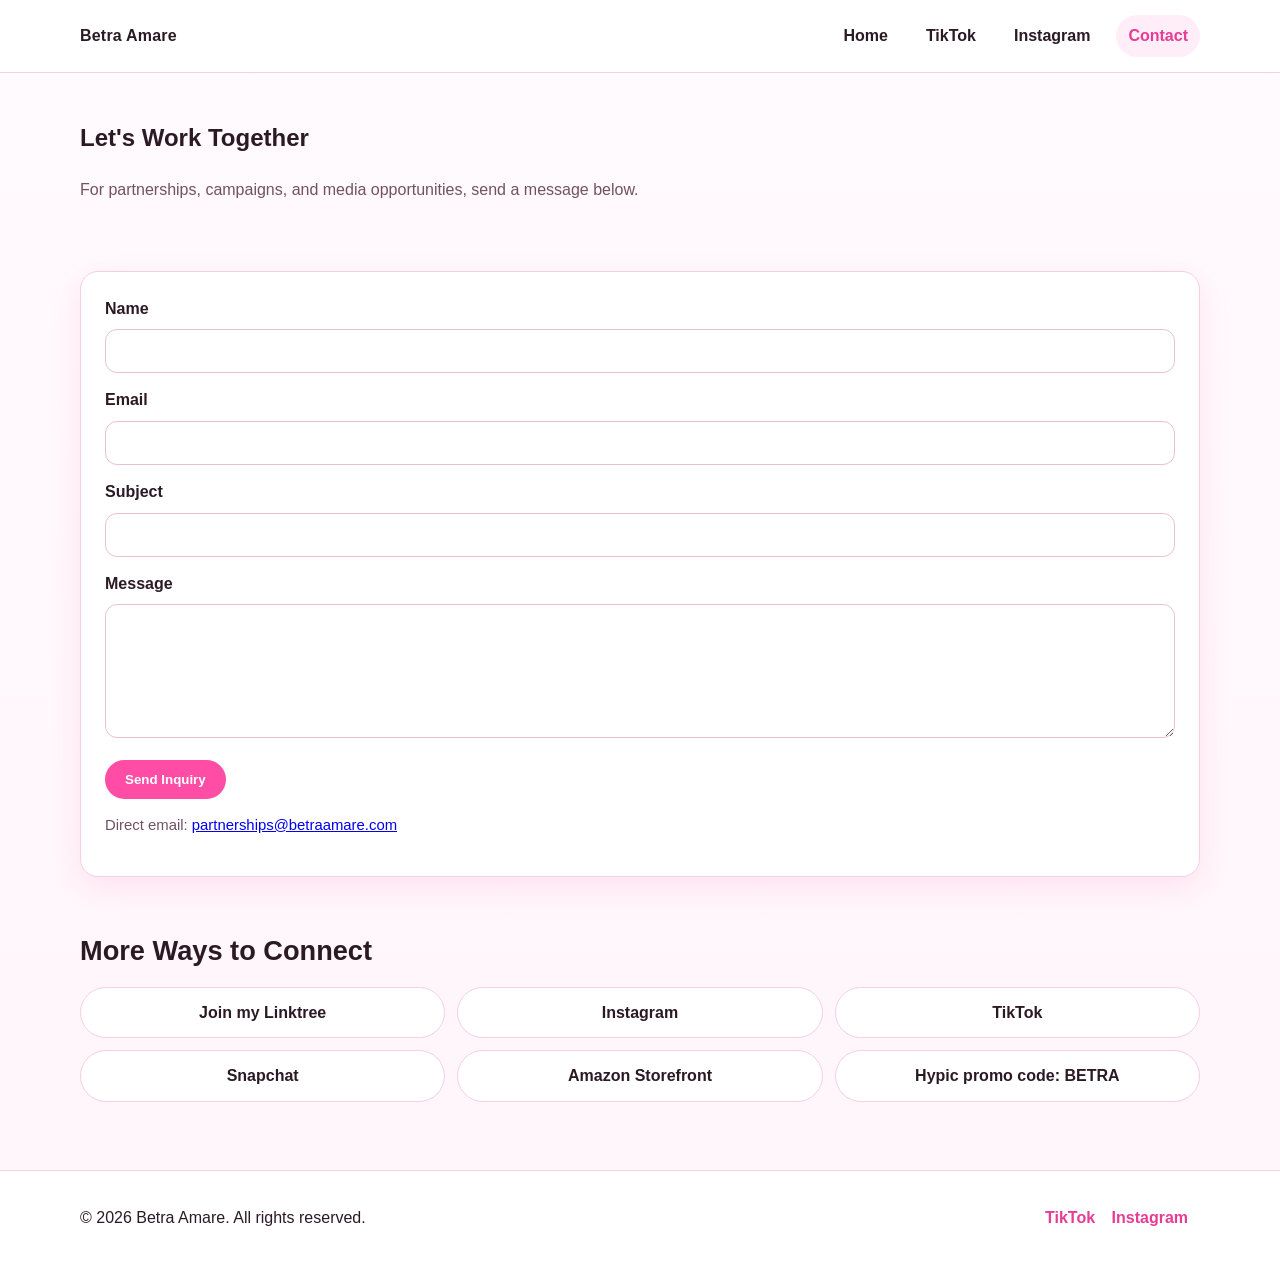
==== contact.html @ 1be59ec0 "Standardize Instagram links to @betra_amare profile URL" ====
<!doctype html>
<html lang="en">
<head>
  <meta charset="UTF-8">
  <meta name="viewport" content="width=device-width, initial-scale=1.0">
  <title>Contact | Betra Amare</title>
  <meta name="description" content="Contact Betra Amare for campaigns, collaborations, and business opportunities.">
  <meta property="og:title" content="Contact | Betra Amare">
  <meta property="og:description" content="Business inquiries for Betra Amare.">
  <meta property="og:image" content="assets/photos/betra-07.jpg">
  <link rel="stylesheet" href="styles.css">
</head>
<body>
<header class="site-header">
  <div class="container nav-wrap">
    <a class="brand" href="index.html">Betra Amare</a>
    <ul class="nav-links">
      <li><a href="index.html">Home</a></li>
      <li><a href="tiktok.html">TikTok</a></li>
      <li><a href="instagram.html">Instagram</a></li>
      <li><a class="active" href="contact.html">Contact</a></li>
    </ul>
  </div>
</header>
<main class="container">
  <section class="section" data-reveal>
    <h1>Let's Work Together</h1>
    <p class="section-intro">For partnerships, campaigns, and media opportunities, send a message below.</p>
  </section>

  <section class="section" data-reveal>
    <form id="contact-form" class="form-card" novalidate>
      <div class="form-row">
        <label for="name">Name</label>
        <input class="input" id="name" name="name" type="text" autocomplete="name" required>
      </div>
      <div class="form-row">
        <label for="email">Email</label>
        <input class="input" id="email" name="email" type="email" autocomplete="email" required>
      </div>
      <div class="form-row">
        <label for="subject">Subject</label>
        <input class="input" id="subject" name="subject" type="text" autocomplete="off">
      </div>
      <div class="form-row">
        <label for="message">Message</label>
        <textarea id="message" name="message" rows="6" required></textarea>
      </div>
      <button class="btn primary" type="submit">Send Inquiry</button>
      <p class="small">Direct email: <a href="mailto:partnerships@betraamare.com">partnerships@betraamare.com</a></p>
    </form>
  </section>

  <section class="section" data-reveal>
    <h2>More Ways to Connect</h2>
    <div class="link-grid">
      <a class="link-pill" href="https://linktr.ee/betraamareBetraamarey" target="_blank" rel="noopener">Join my Linktree</a>
      <a class="link-pill" href="https://www.instagram.com/betra_amare" target="_blank" rel="noopener">Instagram</a>
      <a class="link-pill" href="https://www.tiktok.com/@betraamarey" target="_blank" rel="noopener">TikTok</a>
      <a class="link-pill" href="https://www.snapchat.com" target="_blank" rel="noopener">Snapchat</a>
      <a class="link-pill" href="https://www.amazon.com/shop" target="_blank" rel="noopener">Amazon Storefront</a>
      <a class="link-pill" href="https://www.hypic.com" target="_blank" rel="noopener">Hypic promo code: BETRA</a>
    </div>
  </section>
</main>
<footer class="site-footer">
  <div class="container footer-wrap">
    <p>© 2026 Betra Amare. All rights reserved.</p>
    <div class="social">
      <a href="https://www.tiktok.com" target="_blank" rel="noopener">TikTok</a>
      <a href="https://www.instagram.com/betra_amare" target="_blank" rel="noopener">Instagram</a>
    </div>
  </div>
</footer>
<script src="script.js"></script>
</body>
</html>
---- styles.css ----
:root {
  --bg: #fff7fb;
  --surface: #ffffff;
  --surface-2: #ffeef8;
  --text: #2b1a24;
  --muted: #715261;
  --primary: #ff4da6;
  --primary-dark: #e63c95;
  --border: #f5cfe3;
  --shadow: 0 10px 30px rgba(255, 77, 166, 0.12);
}

* { box-sizing: border-box; }
html { scroll-behavior: smooth; }
body {
  margin: 0;
  font-family: Inter, Arial, sans-serif;
  color: var(--text);
  background: linear-gradient(180deg, #fffafd 0%, #fff5fa 100%);
  line-height: 1.6;
}

.container { width: min(1120px, 92%); margin: 0 auto; }

.site-header {
  position: sticky;
  top: 0;
  z-index: 10;
  background: rgba(255, 255, 255, 0.92);
  border-bottom: 1px solid var(--border);
  backdrop-filter: blur(10px);
}

.nav-wrap {
  display: flex;
  align-items: center;
  justify-content: space-between;
  min-height: 72px;
  gap: 18px;
}

.brand {
  font-weight: 800;
  letter-spacing: 0.2px;
  color: var(--text);
  text-decoration: none;
}

.nav-links {
  list-style: none;
  display: flex;
  gap: 14px;
  margin: 0;
  padding: 0;
}

.nav-links a {
  display: inline-block;
  text-decoration: none;
  color: var(--text);
  font-weight: 600;
  padding: 8px 12px;
  border-radius: 999px;
  transition: all .2s ease;
}

.nav-links a:hover,
.nav-links a.active {
  background: var(--surface-2);
  color: var(--primary-dark);
}

.hero {
  display: grid;
  grid-template-columns: 1.1fr 1fr;
  gap: 32px;
  align-items: center;
  padding: 60px 0 20px;
}

.hero-image,
.card,
.embed,
.about,
.form-card,
.story-chip,
.photo-card {
  background: var(--surface);
  border: 1px solid var(--border);
  border-radius: 18px;
  box-shadow: var(--shadow);
}

.hero-image img,
.photo-card img { width: 100%; display: block; border-radius: 16px; }

.hero-copy h1 { font-size: clamp(2rem, 5vw, 3rem); line-height: 1.15; margin: 0 0 12px; }
.hero-copy p { color: var(--muted); margin-bottom: 22px; }

.btn-row { display: flex; gap: 12px; flex-wrap: wrap; }
.btn {
  border: none;
  border-radius: 999px;
  padding: 12px 20px;
  font-weight: 700;
  text-decoration: none;
  cursor: pointer;
  transition: transform .2s ease, background .2s ease;
}
.btn:hover { transform: translateY(-2px); }
.btn.primary { background: var(--primary); color: #fff; }
.btn.primary:hover { background: var(--primary-dark); }
.btn.ghost { background: var(--surface-2); color: var(--primary-dark); }

.section { padding: 26px 0; }
.section h2 { margin: 0 0 14px; font-size: 1.7rem; }
.section-intro { color: var(--muted); margin-top: 0; }

.grid-3 { display: grid; grid-template-columns: repeat(3, 1fr); gap: 18px; }
.card { padding: 18px; }
.card h3 { margin-top: 0; }

.embed iframe { width: 100%; border: 0; min-height: 650px; border-radius: 18px; }
.embed { overflow: hidden; }

.instagram-grid { display: grid; grid-template-columns: repeat(4, 1fr); gap: 14px; }
.photo-card { padding: 8px; }

.story-row { display: flex; gap: 10px; flex-wrap: wrap; }
.story-chip {
  padding: 10px 16px;
  font-weight: 600;
}

.about { padding: 18px; }

.form-card { padding: 24px; }
label { display: block; font-weight: 600; margin-bottom: 8px; }
.input,
textarea {
  width: 100%;
  border: 1px solid #e8bfd6;
  border-radius: 12px;
  padding: 12px 14px;
  font-size: 1rem;
  transition: border-color .2s ease, box-shadow .2s ease;
  background: #fff;
}
.input:hover, textarea:hover { border-color: var(--primary); }
.input:focus, textarea:focus {
  outline: none;
  border-color: var(--primary);
  box-shadow: 0 0 0 3px rgba(255, 77, 166, .18);
}
.field-error { border-color: #d72667 !important; box-shadow: 0 0 0 3px rgba(215, 38, 103, .18) !important; }
.form-row { margin-bottom: 14px; }
.small { color: var(--muted); font-size: .93rem; }

.site-footer {
  margin-top: 42px;
  border-top: 1px solid var(--border);
  background: #fff;
}
.footer-wrap {
  padding: 18px 0;
  display: flex;
  justify-content: space-between;
  gap: 14px;
  flex-wrap: wrap;
  align-items: center;
}
.social a {
  text-decoration: none;
  color: var(--primary-dark);
  font-weight: 700;
  margin-right: 12px;
}

[data-reveal] { opacity: 0; transform: translateY(20px); transition: .45s ease; }
[data-reveal].visible { opacity: 1; transform: none; }

@media (max-width: 900px) {
  .hero { grid-template-columns: 1fr; }
  .grid-3 { grid-template-columns: 1fr; }
  .instagram-grid { grid-template-columns: repeat(2, 1fr); }
  .embed iframe { min-height: 540px; }
}

@media (max-width: 620px) {
  .nav-wrap { flex-direction: column; padding: 10px 0; }
  .nav-links { flex-wrap: wrap; justify-content: center; }
  .instagram-grid { grid-template-columns: 1fr; }
}

.creator-embed {
  padding: 12px;
}

.creator-embed .tiktok-embed {
  margin: 0 auto !important;
}

.link-grid {
  display: grid;
  grid-template-columns: repeat(3, minmax(0, 1fr));
  gap: 12px;
}

.link-pill {
  display: block;
  text-align: center;
  text-decoration: none;
  color: var(--text);
  background: var(--surface);
  border: 1px solid var(--border);
  border-radius: 999px;
  padding: 12px 14px;
  font-weight: 600;
  transition: transform .2s ease, border-color .2s ease, box-shadow .2s ease;
}

.link-pill:hover {
  transform: translateY(-2px);
  border-color: var(--primary);
  box-shadow: var(--shadow);
  color: var(--primary-dark);
}

@media (max-width: 900px) {
  .link-grid { grid-template-columns: 1fr 1fr; }
}

@media (max-width: 620px) {
  .link-grid { grid-template-columns: 1fr; }
}

/* Editorial pink portfolio hero */
.editorial-hero {
  display: grid;
  grid-template-columns: 1.05fr 1fr;
  gap: 26px;
  padding: 42px 0 16px;
}

.device-frame {
  border: 5px solid #21131b;
  border-radius: 30px;
  background: #fff8fc;
  box-shadow: 0 14px 35px rgba(136, 44, 91, 0.16);
}

.collage-frame { padding: 26px; }
.mini-grid {
  display: grid;
  grid-template-columns: repeat(2, 1fr);
  gap: 16px;
}
.mini-grid img,
.phone-card img,
.portfolio-grid img {
  width: 100%;
  display: block;
  border-radius: 10px;
  object-fit: cover;
  aspect-ratio: 3/4;
}

.hero-side { display: grid; gap: 20px; }
.phone-pair {
  display: grid;
  grid-template-columns: 1fr 1fr;
  gap: 16px;
}

.phone-card {
  padding: 10px 10px 14px;
  border-radius: 24px;
}

.device-brand {
  margin: 6px 0 8px;
  text-align: center;
  font-size: .74rem;
  letter-spacing: .08em;
  color: #4b2d3d;
  font-weight: 700;
}

.device-copy {
  margin: 8px 2px 0;
  font-size: .82rem;
  text-align: center;
  color: var(--muted);
}

.portfolio-frame {
  padding: 16px 20px 20px;
}

.portfolio-nav {
  display: flex;
  justify-content: space-between;
  font-size: .75rem;
  color: #5b3e4e;
  margin-bottom: 16px;
}

.portfolio-frame h1 {
  text-align: center;
  margin: 6px 0 18px;
  font-size: clamp(1.8rem, 4vw, 3.1rem);
  letter-spacing: .06em;
  color: #3e2131;
}

.portfolio-grid {
  display: grid;
  grid-template-columns: 1fr 1fr;
  gap: 12px;
  margin-bottom: 14px;
}

@media (max-width: 1024px) {
  .editorial-hero { grid-template-columns: 1fr; }
}

@media (max-width: 700px) {
  .phone-pair,
  .portfolio-grid,
  .mini-grid { grid-template-columns: 1fr; }
  .portfolio-nav { display: none; }
}

.ig-profile-card {
  background: linear-gradient(180deg, #fff9fd, #fff2f9);
  border: 1px solid var(--border);
  border-radius: 22px;
  padding: 18px;
  box-shadow: var(--shadow);
}

.ig-top {
  display: flex;
  gap: 14px;
  align-items: center;
}

.ig-avatar {
  width: 92px;
  height: 92px;
  border-radius: 50%;
  object-fit: cover;
  border: 3px solid #f2b9d8;
}

.ig-top h2 {
  margin: 0 0 4px;
  font-size: 1.4rem;
}

.ig-stats {
  display: grid;
  grid-template-columns: repeat(3, 1fr);
  margin: 14px 0;
  gap: 8px;
}

.ig-stats span {
  text-align: center;
  background: #fff;
  border: 1px solid var(--border);
  border-radius: 14px;
  padding: 10px 6px;
}

.ig-stats strong { display: block; font-size: 1.25rem; line-height: 1; }
.ig-stats small { color: var(--muted); font-weight: 600; }

.ig-highlights .story-chip {
  border-radius: 999px;
}

@media (max-width: 620px) {
  .ig-top { align-items: flex-start; }
  .ig-stats { grid-template-columns: 1fr; }
}
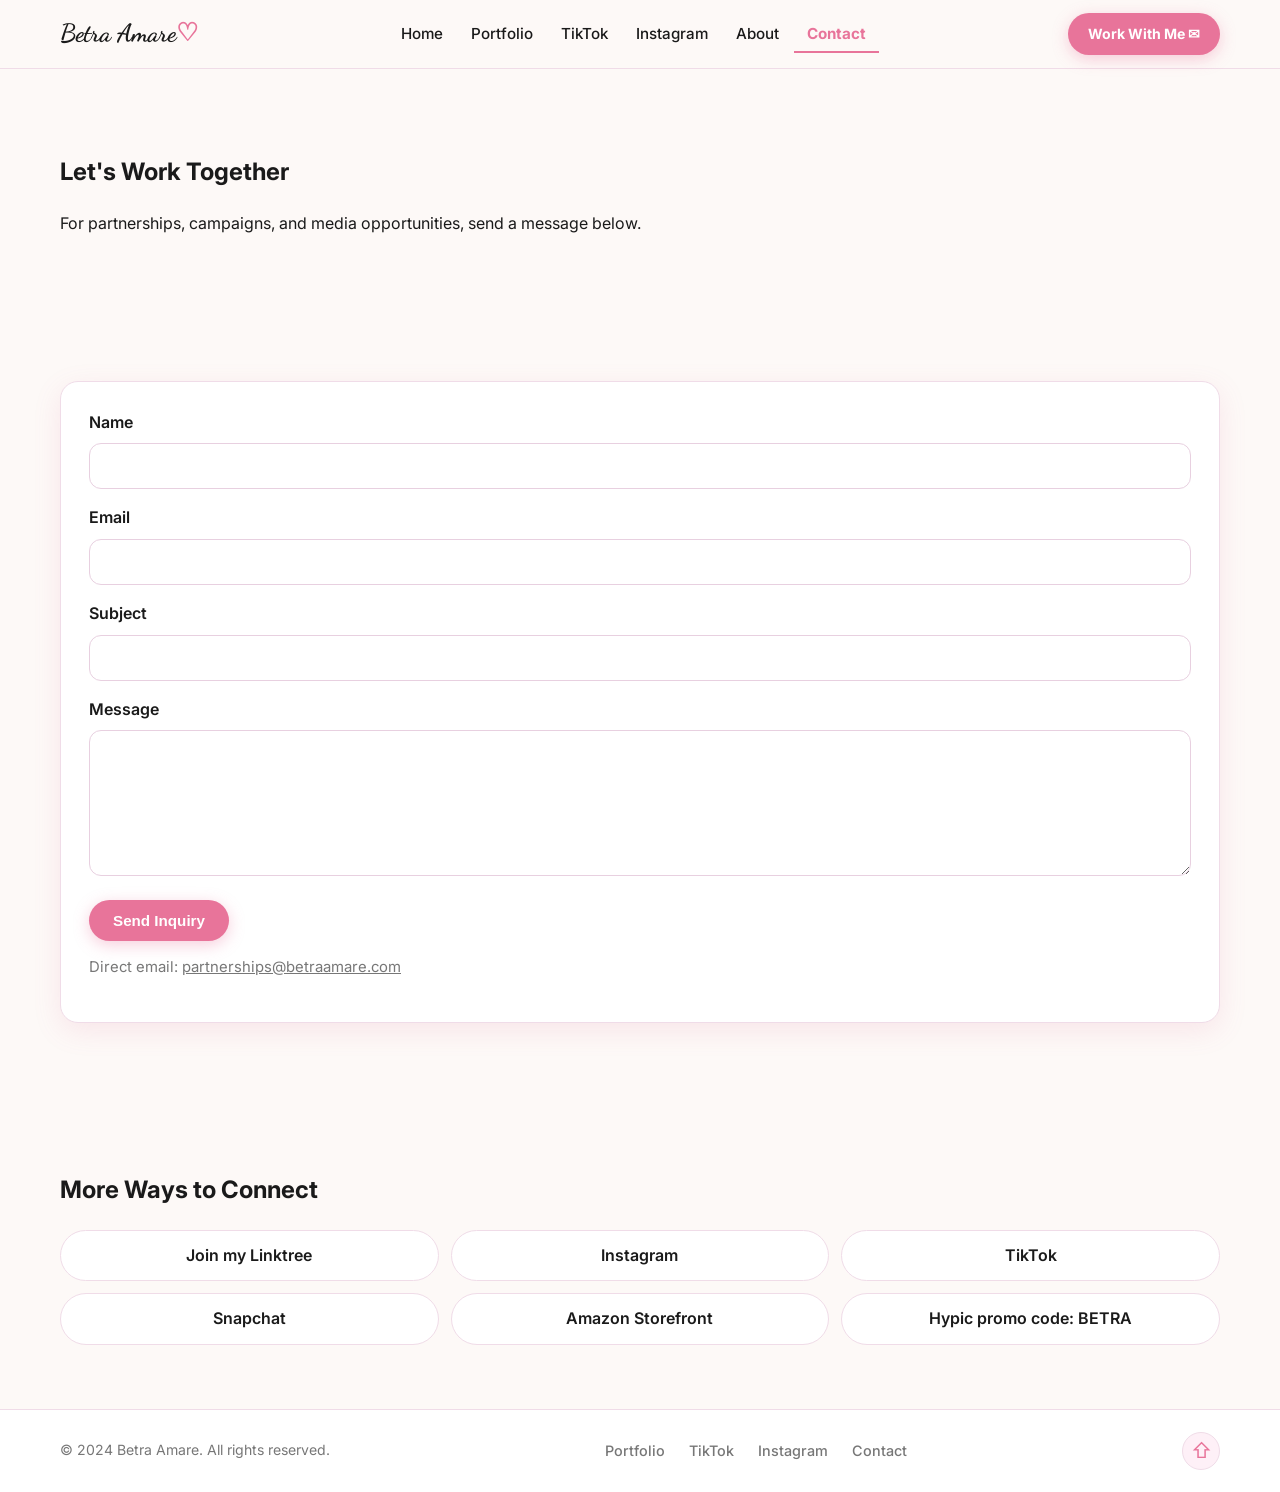
==== commit 796803b2: "Add real photos and update all page navs/footers - Copy betra-01 through betra-12, profile.jpg, and " ====
--- a/contact.html
+++ b/contact.html
@@ -8,18 +8,24 @@
   <meta property="og:title" content="Contact | Betra Amare">
   <meta property="og:description" content="Business inquiries for Betra Amare.">
   <meta property="og:image" content="assets/photos/betra-07.jpg">
+  <link rel="preconnect" href="https://fonts.googleapis.com">
+  <link rel="preconnect" href="https://fonts.gstatic.com" crossorigin>
+  <link href="https://fonts.googleapis.com/css2?family=Dancing+Script:wght@600;700&family=Playfair+Display:wght@700&family=Inter:wght@400;500;600;700;800&display=swap" rel="stylesheet">
   <link rel="stylesheet" href="styles.css">
 </head>
 <body>
 <header class="site-header">
   <div class="container nav-wrap">
-    <a class="brand" href="index.html">Betra Amare</a>
+    <a class="brand script-font" href="index.html">Betra Amare<span class="heart">&#9825;</span></a>
     <ul class="nav-links">
       <li><a href="index.html">Home</a></li>
+      <li><a href="portfolio.html">Portfolio</a></li>
       <li><a href="tiktok.html">TikTok</a></li>
       <li><a href="instagram.html">Instagram</a></li>
+      <li><a href="about.html">About</a></li>
       <li><a class="active" href="contact.html">Contact</a></li>
     </ul>
+    <a class="btn primary btn-nav" href="contact.html">Work With Me &#9993;</a>
   </div>
 </header>
 <main class="container">
@@ -65,11 +71,14 @@
 </main>
 <footer class="site-footer">
   <div class="container footer-wrap">
-    <p>© 2026 Betra Amare. All rights reserved.</p>
-    <div class="social">
-      <a href="https://www.tiktok.com" target="_blank" rel="noopener">TikTok</a>
-      <a href="https://www.instagram.com/betra_amare" target="_blank" rel="noopener">Instagram</a>
-    </div>
+    <p class="footer-copy">&copy; 2024 Betra Amare. All rights reserved.</p>
+    <ul class="footer-links">
+      <li><a href="portfolio.html">Portfolio</a></li>
+      <li><a href="tiktok.html">TikTok</a></li>
+      <li><a href="instagram.html">Instagram</a></li>
+      <li><a href="contact.html">Contact</a></li>
+    </ul>
+    <a class="back-top" href="#" aria-label="Back to top">&#8679;</a>
   </div>
 </footer>
 <script src="script.js"></script>
--- a/styles.css
+++ b/styles.css
@@ -1,386 +1,707 @@
+/* ─── TOKENS ─────────────────────────────────────────────── */
 :root {
-  --bg: #fff7fb;
+  --bg: #fdf9f7;
   --surface: #ffffff;
-  --surface-2: #ffeef8;
-  --text: #2b1a24;
-  --muted: #715261;
-  --primary: #ff4da6;
-  --primary-dark: #e63c95;
-  --border: #f5cfe3;
-  --shadow: 0 10px 30px rgba(255, 77, 166, 0.12);
-}
-
-* { box-sizing: border-box; }
+  --surface-2: #fef0f7;
+  --text: #1a1a1a;
+  --muted: #777;
+  --primary: #e8749a;
+  --primary-dark: #c95a80;
+  --border: #f0dce8;
+  --shadow: 0 8px 28px rgba(220, 100, 150, 0.13);
+  --shadow-sm: 0 4px 14px rgba(220, 100, 150, 0.10);
+  --radius: 18px;
+}
+
+/* ─── RESET ──────────────────────────────────────────────── */
+*, *::before, *::after { box-sizing: border-box; }
 html { scroll-behavior: smooth; }
 body {
   margin: 0;
-  font-family: Inter, Arial, sans-serif;
-  color: var(--text);
-  background: linear-gradient(180deg, #fffafd 0%, #fff5fa 100%);
+  font-family: 'Inter', Arial, sans-serif;
+  color: var(--text);
+  background: var(--bg);
   line-height: 1.6;
 }
-
-.container { width: min(1120px, 92%); margin: 0 auto; }
-
+img { display: block; max-width: 100%; }
+a { color: inherit; }
+ul { list-style: none; margin: 0; padding: 0; }
+
+/* ─── UTILS ──────────────────────────────────────────────── */
+.container { width: min(1160px, 92%); margin: 0 auto; }
+.script-font { font-family: 'Dancing Script', cursive; }
+.heart { color: var(--primary); }
+.section { padding: 64px 0; }
+.section-label {
+  font-family: 'Dancing Script', cursive;
+  font-size: 1.3rem;
+  color: var(--primary);
+  margin: 0 0 4px;
+  text-align: center;
+}
+.section-title {
+  font-family: 'Playfair Display', Georgia, serif;
+  font-size: clamp(1.8rem, 3.5vw, 2.6rem);
+  font-weight: 700;
+  margin: 0 0 36px;
+  text-align: center;
+  color: var(--text);
+}
+.center-btn { text-align: center; margin-top: 28px; }
+
+/* ─── BUTTONS ────────────────────────────────────────────── */
+.btn {
+  display: inline-flex;
+  align-items: center;
+  gap: 6px;
+  border: none;
+  border-radius: 999px;
+  padding: 12px 24px;
+  font-weight: 700;
+  font-size: 0.95rem;
+  text-decoration: none;
+  cursor: pointer;
+  transition: transform .2s ease, background .2s ease, box-shadow .2s ease;
+}
+.btn:hover { transform: translateY(-2px); }
+.btn.primary { background: var(--primary); color: #fff; box-shadow: 0 4px 16px rgba(232,116,154,.35); }
+.btn.primary:hover { background: var(--primary-dark); }
+.btn.ghost-dark {
+  background: #fff;
+  color: var(--text);
+  border: 1.5px solid #e0e0e0;
+}
+.btn.ghost-dark:hover { border-color: var(--primary); color: var(--primary); }
+.btn.outline-pink {
+  background: transparent;
+  color: var(--primary);
+  border: 1.5px solid var(--primary);
+}
+.btn.outline-pink:hover { background: var(--surface-2); }
+.btn-nav {
+  padding: 10px 20px;
+  font-size: 0.88rem;
+  white-space: nowrap;
+}
+.icon-mail { font-style: normal; }
+.plus { font-size: 1.1rem; }
+
+/* ─── NAV ────────────────────────────────────────────────── */
 .site-header {
   position: sticky;
   top: 0;
-  z-index: 10;
-  background: rgba(255, 255, 255, 0.92);
+  z-index: 100;
+  background: rgba(253,249,247,.95);
   border-bottom: 1px solid var(--border);
-  backdrop-filter: blur(10px);
-}
-
+  backdrop-filter: blur(12px);
+}
 .nav-wrap {
   display: flex;
   align-items: center;
   justify-content: space-between;
-  min-height: 72px;
-  gap: 18px;
-}
-
+  min-height: 68px;
+  gap: 16px;
+}
 .brand {
-  font-weight: 800;
-  letter-spacing: 0.2px;
-  color: var(--text);
-  text-decoration: none;
-}
-
+  font-family: 'Dancing Script', cursive;
+  font-size: 1.55rem;
+  font-weight: 700;
+  color: var(--text);
+  text-decoration: none;
+  white-space: nowrap;
+  flex-shrink: 0;
+}
 .nav-links {
-  list-style: none;
-  display: flex;
-  gap: 14px;
-  margin: 0;
-  padding: 0;
-}
-
+  display: flex;
+  gap: 2px;
+  flex-wrap: wrap;
+  justify-content: center;
+}
 .nav-links a {
   display: inline-block;
   text-decoration: none;
   color: var(--text);
+  font-weight: 500;
+  font-size: 0.95rem;
+  padding: 7px 13px;
+  border-radius: 999px;
+  transition: color .2s, background .2s;
+}
+.nav-links a:hover { color: var(--primary); }
+.nav-links a.active {
+  color: var(--primary);
+  font-weight: 700;
+  border-bottom: 2px solid var(--primary);
+  border-radius: 0;
+  padding-bottom: 5px;
+}
+
+/* ─── HERO ───────────────────────────────────────────────── */
+.hero-section {
+  background: var(--bg);
+  padding: 56px 0 40px;
+  overflow: hidden;
+}
+.hero-container {
+  display: grid;
+  grid-template-columns: 1fr 1fr;
+  gap: 48px;
+  align-items: center;
+}
+.hero-left { display: flex; flex-direction: column; }
+.hero-label {
+  font-size: 0.78rem;
+  letter-spacing: 0.18em;
+  color: var(--muted);
+  text-transform: uppercase;
+  margin: 0 0 12px;
+  display: flex;
+  align-items: center;
+  gap: 5px;
+}
+.hero-heading {
+  font-family: 'Playfair Display', Georgia, serif;
+  font-size: clamp(3.4rem, 7vw, 5.8rem);
+  font-weight: 700;
+  line-height: 1.0;
+  margin: 0 0 14px;
+  color: #111;
+}
+.hero-script {
+  font-family: 'Dancing Script', cursive;
+  font-size: clamp(1.3rem, 2.4vw, 1.75rem);
+  color: var(--primary);
+  margin: 0 0 18px;
+}
+.hero-desc {
+  color: #555;
+  font-size: 1rem;
+  line-height: 1.65;
+  margin: 0 0 28px;
+  max-width: 400px;
+}
+.hero-btns { margin-bottom: 28px; gap: 12px; }
+.btn-row { display: flex; gap: 12px; flex-wrap: wrap; }
+.hero-social {
+  display: flex;
+  align-items: center;
+  gap: 10px;
+  flex-wrap: wrap;
+}
+.follow-text {
+  font-size: 0.9rem;
+  color: var(--muted);
+  font-style: italic;
+}
+.social-icon {
+  display: flex;
+  align-items: center;
+  justify-content: center;
+  width: 38px;
+  height: 38px;
+  border-radius: 50%;
+  background: #fff;
+  border: 1.5px solid var(--border);
+  color: var(--text);
+  text-decoration: none;
+  transition: border-color .2s, color .2s, transform .2s;
+}
+.social-icon:hover { border-color: var(--primary); color: var(--primary); transform: translateY(-2px); }
+
+/* Hero visual */
+.hero-right { display: flex; align-items: center; justify-content: center; }
+.hero-visual {
+  position: relative;
+  width: 100%;
+  max-width: 520px;
+  height: 580px;
+}
+.hero-blob {
+  position: absolute;
+  top: 10%;
+  left: 8%;
+  width: 72%;
+  height: 85%;
+  background: radial-gradient(ellipse at center, #f8d5e8 0%, #f5c5e0 60%, #f0b0d5 100%);
+  border-radius: 60% 40% 50% 50% / 60% 50% 50% 40%;
+  z-index: 0;
+}
+.hero-main-img {
+  position: absolute;
+  bottom: 0;
+  left: 10%;
+  width: 56%;
+  height: 95%;
+  object-fit: cover;
+  object-position: top center;
+  border-radius: 50% 50% 20px 20px / 40% 40% 20px 20px;
+  z-index: 1;
+}
+
+/* Polaroids */
+.polaroid {
+  background: #fff;
+  padding: 8px 8px 24px;
+  box-shadow: 0 6px 20px rgba(0,0,0,0.15);
+}
+.polaroid img {
+  width: 100%;
+  height: 100%;
+  object-fit: cover;
+  display: block;
+}
+
+/* Hero polaroids */
+.polaroid-top {
+  position: absolute;
+  top: 4%;
+  right: 2%;
+  width: 140px;
+  height: 170px;
+  transform: rotate(5deg);
+  z-index: 2;
+}
+.polaroid-bottom {
+  position: absolute;
+  bottom: 8%;
+  right: 0%;
+  width: 130px;
+  height: 160px;
+  transform: rotate(-4deg);
+  z-index: 2;
+}
+
+/* Decorative elements */
+.deco {
+  position: absolute;
+  pointer-events: none;
+  z-index: 3;
+  font-style: normal;
+}
+.deco-heart-1 {
+  top: 60%;
+  right: 5%;
+  font-size: 1.6rem;
+  color: var(--primary);
+  opacity: 0.7;
+}
+.deco-sparkle-1 {
+  top: 12%;
+  left: 3%;
+  font-size: 1.1rem;
+  color: var(--primary);
+  opacity: 0.5;
+}
+.deco-sparkle-2 {
+  bottom: 20%;
+  left: 60%;
+  font-size: 0.9rem;
+  color: #c080b0;
+  opacity: 0.4;
+}
+
+/* ─── FEATURED WORK ──────────────────────────────────────── */
+.featured-section { background: #fff; }
+.work-strip {
+  display: grid;
+  grid-template-columns: repeat(5, 1fr);
+  gap: 14px;
+}
+.work-photo {
+  border-radius: 14px;
+  overflow: hidden;
+  aspect-ratio: 3/4;
+}
+.work-photo img {
+  width: 100%;
+  height: 100%;
+  object-fit: cover;
+  transition: transform .4s ease;
+}
+.work-photo:hover img { transform: scale(1.04); }
+
+/* ─── EXPLORE MY WORLD ───────────────────────────────────── */
+.explore-section { background: var(--bg); }
+.explore-grid {
+  display: grid;
+  grid-template-columns: repeat(4, 1fr);
+  gap: 16px;
+}
+.explore-card {
+  background: var(--surface-2);
+  border: 1px solid var(--border);
+  border-radius: var(--radius);
+  padding: 22px 20px 18px;
+  display: flex;
+  flex-direction: column;
+  gap: 6px;
+  transition: box-shadow .2s, transform .2s;
+}
+.explore-card:hover { box-shadow: var(--shadow); transform: translateY(-3px); }
+.explore-icon {
+  width: 46px;
+  height: 46px;
+  background: #fff;
+  border-radius: 12px;
+  display: flex;
+  align-items: center;
+  justify-content: center;
+  color: var(--primary);
+  margin-bottom: 4px;
+  border: 1px solid var(--border);
+}
+.explore-card h3 { margin: 0; font-size: 1rem; font-weight: 700; }
+.explore-card p { margin: 0; font-size: 0.88rem; color: var(--muted); flex: 1; }
+.explore-arrow {
+  display: inline-flex;
+  align-items: center;
+  justify-content: center;
+  width: 30px;
+  height: 30px;
+  background: #fff;
+  border: 1px solid var(--border);
+  border-radius: 50%;
+  font-size: 1rem;
+  text-decoration: none;
+  color: var(--text);
+  margin-top: 8px;
+  align-self: flex-start;
+  transition: background .2s, color .2s, border-color .2s;
+}
+.explore-arrow:hover { background: var(--primary); color: #fff; border-color: var(--primary); }
+
+/* ─── LATEST CONTENT ─────────────────────────────────────── */
+.latest-section { background: #fff; }
+.latest-grid {
+  display: grid;
+  grid-template-columns: 1fr 1fr;
+  gap: 24px;
+}
+.latest-panel {
+  background: var(--bg);
+  border: 1px solid var(--border);
+  border-radius: var(--radius);
+  padding: 22px;
+}
+.panel-header {
+  display: flex;
+  align-items: center;
+  justify-content: space-between;
+  margin-bottom: 16px;
+}
+.panel-header h3 {
+  margin: 0;
+  font-size: 1.05rem;
+  font-weight: 700;
+}
+.see-more {
+  font-size: 0.85rem;
+  color: var(--muted);
+  text-decoration: none;
+  border: 1px solid var(--border);
+  border-radius: 999px;
+  padding: 5px 14px;
+  transition: color .2s, border-color .2s;
+}
+.see-more:hover { color: var(--primary); border-color: var(--primary); }
+
+/* TikTok thumbnails */
+.video-thumbs {
+  display: grid;
+  grid-template-columns: repeat(3, 1fr);
+  gap: 10px;
+}
+.video-thumb {
+  position: relative;
+  border-radius: 12px;
+  overflow: hidden;
+  aspect-ratio: 9/16;
+  background: #f0e0ec;
+}
+.video-thumb img { width: 100%; height: 100%; object-fit: cover; }
+.play-btn {
+  position: absolute;
+  top: 50%;
+  left: 50%;
+  transform: translate(-50%, -50%);
+  width: 34px;
+  height: 34px;
+  background: rgba(255,255,255,0.88);
+  border-radius: 50%;
+  display: flex;
+  align-items: center;
+  justify-content: center;
+  font-size: 0.85rem;
+  color: var(--text);
+}
+.view-count {
+  position: absolute;
+  bottom: 8px;
+  left: 8px;
+  background: rgba(0,0,0,0.55);
+  color: #fff;
+  font-size: 0.75rem;
+  font-weight: 700;
+  border-radius: 999px;
+  padding: 2px 8px;
+  display: flex;
+  align-items: center;
+  gap: 4px;
+}
+.view-count::before { content: '▶'; font-size: 0.6rem; }
+
+/* Instagram thumbs */
+.ig-thumbs {
+  display: grid;
+  grid-template-columns: repeat(2, 1fr);
+  gap: 10px;
+}
+.ig-thumb {
+  border-radius: 12px;
+  overflow: hidden;
+  aspect-ratio: 1/1;
+  background: #f0e0ec;
+}
+.ig-thumb img { width: 100%; height: 100%; object-fit: cover; }
+
+/* ─── FAVORITE LINKS ─────────────────────────────────────── */
+.fav-links-section { background: var(--bg); }
+.fav-links-row {
+  display: flex;
+  gap: 12px;
+  flex-wrap: wrap;
+  justify-content: center;
+}
+.fav-pill {
+  display: inline-flex;
+  align-items: center;
+  gap: 8px;
+  background: #fff;
+  border: 1px solid var(--border);
+  border-radius: 999px;
+  padding: 11px 20px;
   font-weight: 600;
-  padding: 8px 12px;
-  border-radius: 999px;
-  transition: all .2s ease;
-}
-
-.nav-links a:hover,
-.nav-links a.active {
+  font-size: 0.9rem;
+  text-decoration: none;
+  color: var(--text);
+  transition: border-color .2s, color .2s, box-shadow .2s, transform .2s;
+}
+.fav-pill:hover {
+  border-color: var(--primary);
+  color: var(--primary);
+  box-shadow: var(--shadow-sm);
+  transform: translateY(-2px);
+}
+.pill-arrow { color: var(--muted); margin-left: 2px; }
+.fav-pill:hover .pill-arrow { color: var(--primary); }
+
+/* ─── BOTTOM SECTION ─────────────────────────────────────── */
+.bottom-section { background: #fff; }
+.bottom-grid {
+  display: grid;
+  grid-template-columns: 220px 1fr 1fr;
+  gap: 36px;
+  align-items: center;
+}
+
+/* Stacked polaroids */
+.bottom-photos { position: relative; height: 280px; }
+.polaroid-stack-top {
+  position: absolute;
+  width: 160px;
+  height: 190px;
+  top: 0;
+  left: 20px;
+  transform: rotate(-5deg);
+  z-index: 2;
+}
+.polaroid-stack-bottom {
+  position: absolute;
+  width: 155px;
+  height: 185px;
+  bottom: 0;
+  left: 0;
+  transform: rotate(4deg);
+  z-index: 1;
+}
+
+.bottom-about h2, .bottom-about .section-title { text-align: left; margin-bottom: 14px; }
+.bottom-about p { color: #555; margin: 0 0 22px; line-height: 1.7; }
+
+/* Collab card */
+.bottom-collab {
+  background: linear-gradient(135deg, #fde8f3 0%, #f8c5dc 100%);
+  border-radius: 22px;
+  padding: 30px 26px;
+  display: flex;
+  flex-direction: column;
+  gap: 14px;
+}
+.bottom-collab h2 {
+  font-family: 'Playfair Display', Georgia, serif;
+  font-size: 1.4rem;
+  font-weight: 700;
+  margin: 0;
+}
+.bottom-collab p { margin: 0; color: #555; font-size: 0.95rem; line-height: 1.6; }
+.collab-email {
+  font-size: 0.88rem !important;
+  color: var(--muted) !important;
+  margin-top: 4px !important;
+}
+
+/* ─── FOOTER ─────────────────────────────────────────────── */
+.site-footer {
+  background: #fff;
+  border-top: 1px solid var(--border);
+  padding: 22px 0;
+}
+.footer-wrap {
+  display: flex;
+  align-items: center;
+  justify-content: space-between;
+  gap: 16px;
+  flex-wrap: wrap;
+}
+.footer-copy { margin: 0; font-size: 0.88rem; color: var(--muted); }
+.footer-links {
+  display: flex;
+  gap: 24px;
+}
+.footer-links a {
+  text-decoration: none;
+  color: var(--muted);
+  font-size: 0.9rem;
+  font-weight: 500;
+  transition: color .2s;
+}
+.footer-links a:hover { color: var(--primary); }
+.back-top {
+  display: flex;
+  align-items: center;
+  justify-content: center;
+  width: 38px;
+  height: 38px;
   background: var(--surface-2);
-  color: var(--primary-dark);
-}
-
-.hero {
-  display: grid;
-  grid-template-columns: 1.1fr 1fr;
-  gap: 32px;
-  align-items: center;
-  padding: 60px 0 20px;
-}
-
-.hero-image,
-.card,
-.embed,
-.about,
-.form-card,
-.story-chip,
-.photo-card {
+  border: 1px solid var(--border);
+  border-radius: 50%;
+  font-size: 1.3rem;
+  text-decoration: none;
+  color: var(--primary);
+  transition: background .2s, transform .2s;
+}
+.back-top:hover { background: var(--primary); color: #fff; transform: translateY(-2px); }
+
+/* ─── SCROLL REVEAL ──────────────────────────────────────── */
+[data-reveal] { opacity: 0; transform: translateY(24px); transition: .5s ease; }
+[data-reveal].visible { opacity: 1; transform: none; }
+
+/* ─── OTHER PAGES (contact, instagram, tiktok) ───────────── */
+.embed iframe { width: 100%; border: 0; min-height: 650px; border-radius: var(--radius); }
+.embed { overflow: hidden; background: var(--surface); border: 1px solid var(--border); border-radius: var(--radius); box-shadow: var(--shadow); }
+.creator-embed { padding: 12px; }
+.creator-embed .tiktok-embed { margin: 0 auto !important; }
+
+.form-card {
   background: var(--surface);
   border: 1px solid var(--border);
-  border-radius: 18px;
+  border-radius: var(--radius);
   box-shadow: var(--shadow);
-}
-
-.hero-image img,
-.photo-card img { width: 100%; display: block; border-radius: 16px; }
-
-.hero-copy h1 { font-size: clamp(2rem, 5vw, 3rem); line-height: 1.15; margin: 0 0 12px; }
-.hero-copy p { color: var(--muted); margin-bottom: 22px; }
-
-.btn-row { display: flex; gap: 12px; flex-wrap: wrap; }
-.btn {
-  border: none;
-  border-radius: 999px;
-  padding: 12px 20px;
-  font-weight: 700;
-  text-decoration: none;
-  cursor: pointer;
-  transition: transform .2s ease, background .2s ease;
-}
-.btn:hover { transform: translateY(-2px); }
-.btn.primary { background: var(--primary); color: #fff; }
-.btn.primary:hover { background: var(--primary-dark); }
-.btn.ghost { background: var(--surface-2); color: var(--primary-dark); }
-
-.section { padding: 26px 0; }
-.section h2 { margin: 0 0 14px; font-size: 1.7rem; }
-.section-intro { color: var(--muted); margin-top: 0; }
-
-.grid-3 { display: grid; grid-template-columns: repeat(3, 1fr); gap: 18px; }
-.card { padding: 18px; }
-.card h3 { margin-top: 0; }
-
-.embed iframe { width: 100%; border: 0; min-height: 650px; border-radius: 18px; }
-.embed { overflow: hidden; }
-
-.instagram-grid { display: grid; grid-template-columns: repeat(4, 1fr); gap: 14px; }
-.photo-card { padding: 8px; }
-
-.story-row { display: flex; gap: 10px; flex-wrap: wrap; }
-.story-chip {
-  padding: 10px 16px;
-  font-weight: 600;
-}
-
-.about { padding: 18px; }
-
-.form-card { padding: 24px; }
+  padding: 28px;
+}
 label { display: block; font-weight: 600; margin-bottom: 8px; }
-.input,
-textarea {
+.input, textarea {
   width: 100%;
-  border: 1px solid #e8bfd6;
+  border: 1px solid #e8d0e0;
   border-radius: 12px;
   padding: 12px 14px;
   font-size: 1rem;
+  font-family: inherit;
   transition: border-color .2s ease, box-shadow .2s ease;
   background: #fff;
+  color: var(--text);
 }
 .input:hover, textarea:hover { border-color: var(--primary); }
 .input:focus, textarea:focus {
   outline: none;
   border-color: var(--primary);
-  box-shadow: 0 0 0 3px rgba(255, 77, 166, .18);
-}
-.field-error { border-color: #d72667 !important; box-shadow: 0 0 0 3px rgba(215, 38, 103, .18) !important; }
-.form-row { margin-bottom: 14px; }
+  box-shadow: 0 0 0 3px rgba(232, 116, 154, .18);
+}
+.field-error { border-color: #d72667 !important; box-shadow: 0 0 0 3px rgba(215,38,103,.18) !important; }
+.form-row { margin-bottom: 16px; }
 .small { color: var(--muted); font-size: .93rem; }
 
-.site-footer {
-  margin-top: 42px;
-  border-top: 1px solid var(--border);
-  background: #fff;
-}
-.footer-wrap {
-  padding: 18px 0;
-  display: flex;
-  justify-content: space-between;
-  gap: 14px;
-  flex-wrap: wrap;
-  align-items: center;
-}
-.social a {
-  text-decoration: none;
-  color: var(--primary-dark);
-  font-weight: 700;
-  margin-right: 12px;
-}
-
-[data-reveal] { opacity: 0; transform: translateY(20px); transition: .45s ease; }
-[data-reveal].visible { opacity: 1; transform: none; }
-
-@media (max-width: 900px) {
-  .hero { grid-template-columns: 1fr; }
-  .grid-3 { grid-template-columns: 1fr; }
-  .instagram-grid { grid-template-columns: repeat(2, 1fr); }
-  .embed iframe { min-height: 540px; }
-}
-
-@media (max-width: 620px) {
-  .nav-wrap { flex-direction: column; padding: 10px 0; }
-  .nav-links { flex-wrap: wrap; justify-content: center; }
-  .instagram-grid { grid-template-columns: 1fr; }
-}
-
-.creator-embed {
-  padding: 12px;
-}
-
-.creator-embed .tiktok-embed {
-  margin: 0 auto !important;
-}
-
-.link-grid {
-  display: grid;
-  grid-template-columns: repeat(3, minmax(0, 1fr));
-  gap: 12px;
-}
-
-.link-pill {
-  display: block;
-  text-align: center;
-  text-decoration: none;
-  color: var(--text);
-  background: var(--surface);
-  border: 1px solid var(--border);
-  border-radius: 999px;
-  padding: 12px 14px;
-  font-weight: 600;
-  transition: transform .2s ease, border-color .2s ease, box-shadow .2s ease;
-}
-
-.link-pill:hover {
-  transform: translateY(-2px);
-  border-color: var(--primary);
-  box-shadow: var(--shadow);
-  color: var(--primary-dark);
-}
-
-@media (max-width: 900px) {
-  .link-grid { grid-template-columns: 1fr 1fr; }
-}
-
-@media (max-width: 620px) {
-  .link-grid { grid-template-columns: 1fr; }
-}
-
-/* Editorial pink portfolio hero */
-.editorial-hero {
-  display: grid;
-  grid-template-columns: 1.05fr 1fr;
-  gap: 26px;
-  padding: 42px 0 16px;
-}
-
-.device-frame {
-  border: 5px solid #21131b;
-  border-radius: 30px;
-  background: #fff8fc;
-  box-shadow: 0 14px 35px rgba(136, 44, 91, 0.16);
-}
-
-.collage-frame { padding: 26px; }
-.mini-grid {
-  display: grid;
-  grid-template-columns: repeat(2, 1fr);
-  gap: 16px;
-}
-.mini-grid img,
-.phone-card img,
-.portfolio-grid img {
-  width: 100%;
-  display: block;
-  border-radius: 10px;
-  object-fit: cover;
-  aspect-ratio: 3/4;
-}
-
-.hero-side { display: grid; gap: 20px; }
-.phone-pair {
-  display: grid;
-  grid-template-columns: 1fr 1fr;
-  gap: 16px;
-}
-
-.phone-card {
-  padding: 10px 10px 14px;
-  border-radius: 24px;
-}
-
-.device-brand {
-  margin: 6px 0 8px;
-  text-align: center;
-  font-size: .74rem;
-  letter-spacing: .08em;
-  color: #4b2d3d;
-  font-weight: 700;
-}
-
-.device-copy {
-  margin: 8px 2px 0;
-  font-size: .82rem;
-  text-align: center;
-  color: var(--muted);
-}
-
-.portfolio-frame {
-  padding: 16px 20px 20px;
-}
-
-.portfolio-nav {
-  display: flex;
-  justify-content: space-between;
-  font-size: .75rem;
-  color: #5b3e4e;
-  margin-bottom: 16px;
-}
-
-.portfolio-frame h1 {
-  text-align: center;
-  margin: 6px 0 18px;
-  font-size: clamp(1.8rem, 4vw, 3.1rem);
-  letter-spacing: .06em;
-  color: #3e2131;
-}
-
-.portfolio-grid {
-  display: grid;
-  grid-template-columns: 1fr 1fr;
-  gap: 12px;
-  margin-bottom: 14px;
-}
-
-@media (max-width: 1024px) {
-  .editorial-hero { grid-template-columns: 1fr; }
-}
-
-@media (max-width: 700px) {
-  .phone-pair,
-  .portfolio-grid,
-  .mini-grid { grid-template-columns: 1fr; }
-  .portfolio-nav { display: none; }
-}
-
 .ig-profile-card {
-  background: linear-gradient(180deg, #fff9fd, #fff2f9);
+  background: linear-gradient(180deg,#fff9fd,#fff2f9);
   border: 1px solid var(--border);
   border-radius: 22px;
   padding: 18px;
   box-shadow: var(--shadow);
 }
-
-.ig-top {
-  display: flex;
-  gap: 14px;
-  align-items: center;
-}
-
-.ig-avatar {
-  width: 92px;
-  height: 92px;
-  border-radius: 50%;
-  object-fit: cover;
-  border: 3px solid #f2b9d8;
-}
-
-.ig-top h2 {
-  margin: 0 0 4px;
-  font-size: 1.4rem;
-}
-
-.ig-stats {
-  display: grid;
-  grid-template-columns: repeat(3, 1fr);
-  margin: 14px 0;
-  gap: 8px;
-}
-
-.ig-stats span {
-  text-align: center;
-  background: #fff;
-  border: 1px solid var(--border);
-  border-radius: 14px;
-  padding: 10px 6px;
-}
-
+.ig-top { display: flex; gap: 14px; align-items: center; }
+.ig-avatar { width: 92px; height: 92px; border-radius: 50%; object-fit: cover; border: 3px solid #f2b9d8; }
+.ig-top h2 { margin: 0 0 4px; font-size: 1.4rem; }
+.ig-stats { display: grid; grid-template-columns: repeat(3,1fr); margin: 14px 0; gap: 8px; }
+.ig-stats span { text-align: center; background: #fff; border: 1px solid var(--border); border-radius: 14px; padding: 10px 6px; }
 .ig-stats strong { display: block; font-size: 1.25rem; line-height: 1; }
 .ig-stats small { color: var(--muted); font-weight: 600; }
-
-.ig-highlights .story-chip {
-  border-radius: 999px;
-}
-
-@media (max-width: 620px) {
-  .ig-top { align-items: flex-start; }
+.story-row { display: flex; gap: 10px; flex-wrap: wrap; }
+.story-chip { padding: 10px 16px; font-weight: 600; background: var(--surface); border: 1px solid var(--border); border-radius: 999px; box-shadow: var(--shadow-sm); }
+.instagram-grid { display: grid; grid-template-columns: repeat(4,1fr); gap: 14px; }
+.photo-card { background: var(--surface); border: 1px solid var(--border); border-radius: var(--radius); box-shadow: var(--shadow-sm); padding: 8px; }
+.photo-card img { width: 100%; display: block; border-radius: 12px; }
+
+.link-grid { display: grid; grid-template-columns: repeat(3,minmax(0,1fr)); gap: 12px; }
+.link-pill {
+  display: block; text-align: center; text-decoration: none;
+  color: var(--text); background: var(--surface); border: 1px solid var(--border);
+  border-radius: 999px; padding: 12px 14px; font-weight: 600;
+  transition: transform .2s ease, border-color .2s ease, box-shadow .2s ease;
+}
+.link-pill:hover { transform: translateY(-2px); border-color: var(--primary); box-shadow: var(--shadow); color: var(--primary); }
+
+/* ─── RESPONSIVE ─────────────────────────────────────────── */
+@media (max-width: 1024px) {
+  .explore-grid { grid-template-columns: repeat(2,1fr); }
+  .bottom-grid { grid-template-columns: 1fr 1fr; }
+  .bottom-photos { display: none; }
+}
+
+@media (max-width: 900px) {
+  .hero-container { grid-template-columns: 1fr; text-align: center; }
+  .hero-left { align-items: center; }
+  .hero-desc { max-width: 100%; }
+  .hero-right { display: none; }
+  .hero-social { justify-content: center; }
+  .work-strip { grid-template-columns: repeat(3,1fr); }
+  .work-strip .work-photo:nth-child(4),
+  .work-strip .work-photo:nth-child(5) { display: none; }
+  .latest-grid { grid-template-columns: 1fr; }
+  .instagram-grid { grid-template-columns: repeat(2,1fr); }
+  .link-grid { grid-template-columns: 1fr 1fr; }
+}
+
+@media (max-width: 700px) {
+  .nav-wrap { flex-wrap: wrap; padding: 10px 0; gap: 10px; }
+  .nav-links { flex-wrap: wrap; justify-content: center; font-size: 0.88rem; }
+  .btn-nav { display: none; }
+  .hero-heading { font-size: clamp(2.8rem,12vw,4rem); }
+  .work-strip { grid-template-columns: repeat(2,1fr); }
+  .work-strip .work-photo:nth-child(3),
+  .work-strip .work-photo:nth-child(4),
+  .work-strip .work-photo:nth-child(5) { display: none; }
+  .explore-grid { grid-template-columns: 1fr 1fr; }
+  .bottom-grid { grid-template-columns: 1fr; }
+  .fav-links-row { flex-direction: column; align-items: stretch; }
+  .fav-pill { justify-content: space-between; }
+  .instagram-grid { grid-template-columns: 1fr; }
   .ig-stats { grid-template-columns: 1fr; }
-}
+  .link-grid { grid-template-columns: 1fr; }
+  .footer-wrap { flex-direction: column; text-align: center; gap: 12px; }
+}
+
+@media (max-width: 480px) {
+  .explore-grid { grid-template-columns: 1fr; }
+  .video-thumbs { grid-template-columns: repeat(2,1fr); }
+  .video-thumbs .video-thumb:nth-child(3) { display: none; }
+}
